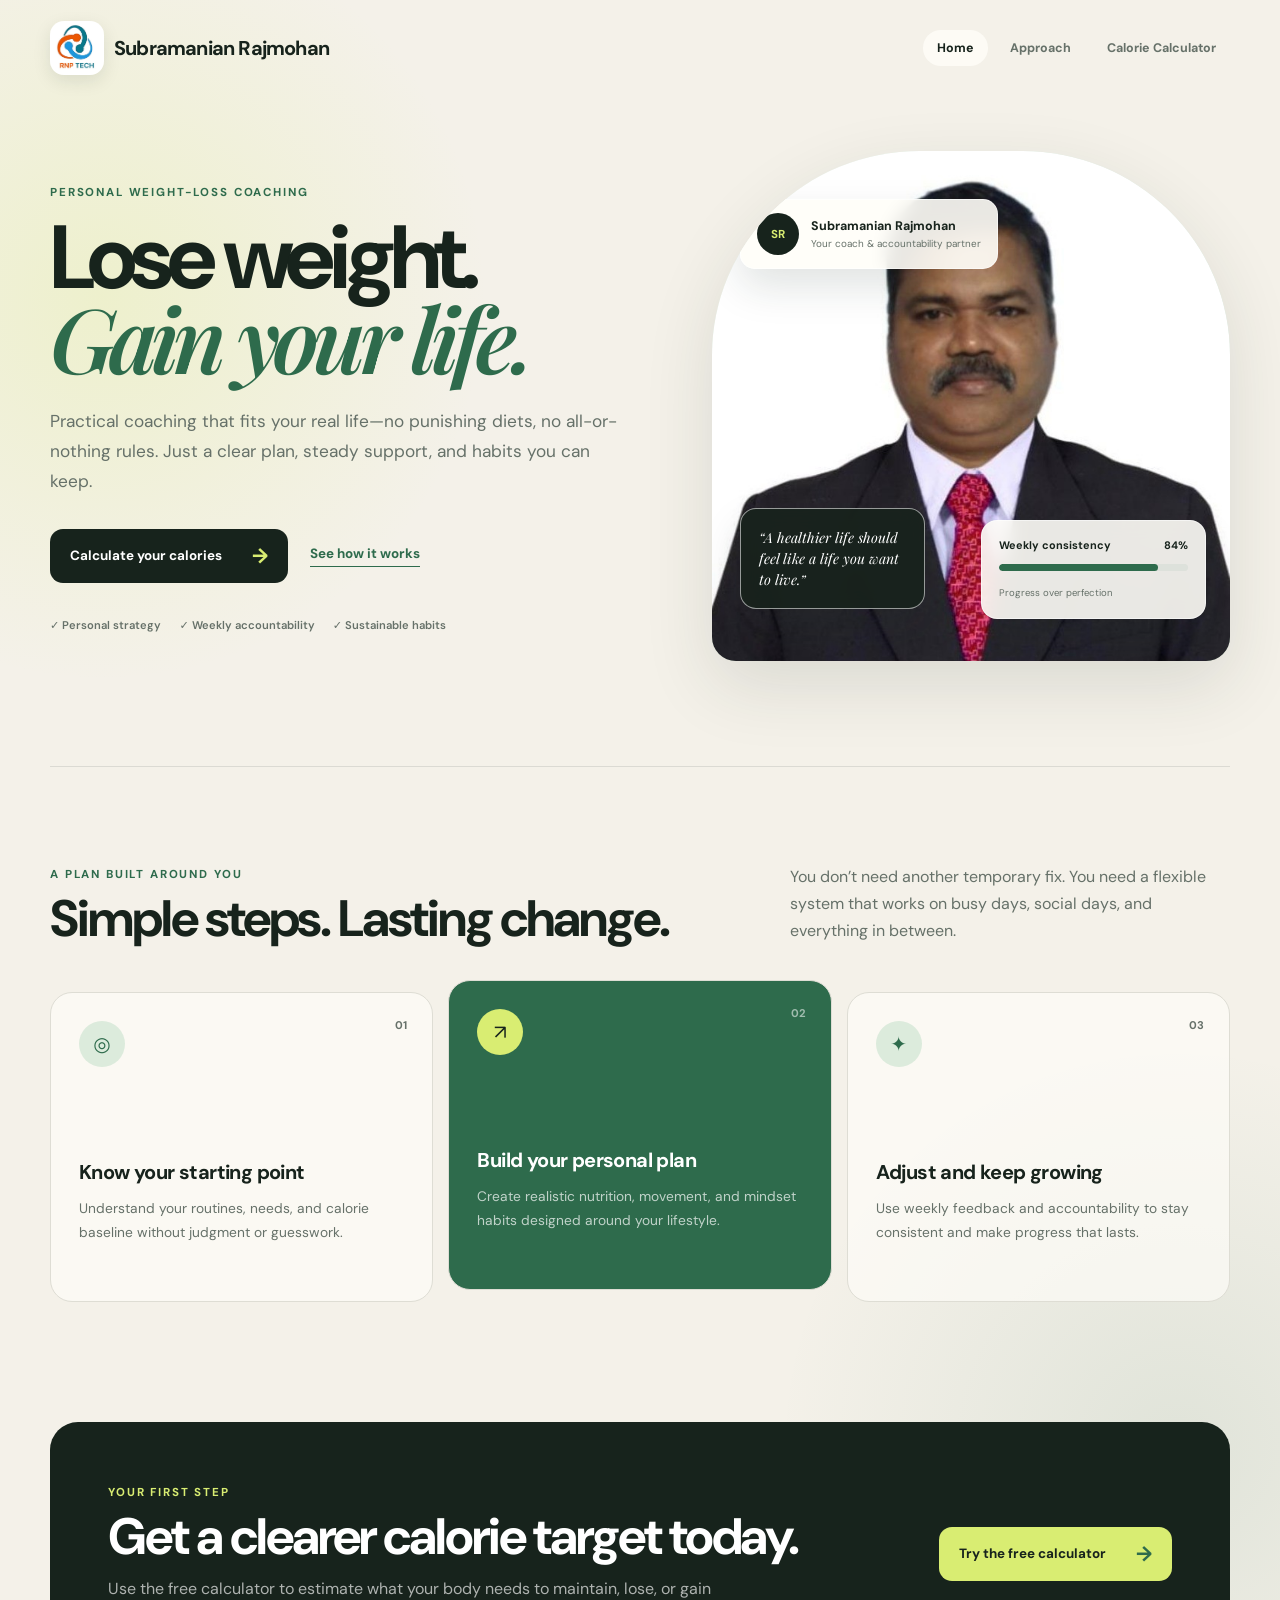
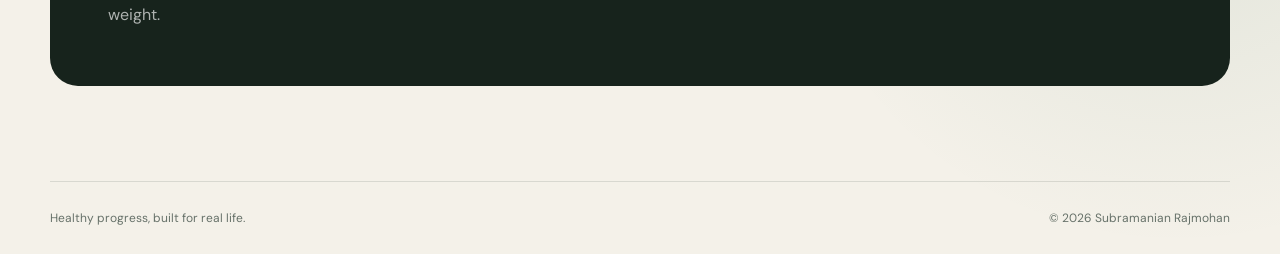
==== index.html @ 8384c8f4 "V 1.0 calorie" ====
<!DOCTYPE html>
<html lang="en">
<head>
  <meta charset="UTF-8">
  <meta name="viewport" content="width=device-width, initial-scale=1.0">
  <meta name="description" content="Sustainable weight-loss coaching with Subramanian Rajmohan. Build healthier habits and create results that last.">
  <title>Subramanian Rajmohan | Weight-Loss Coach</title>
  <link rel="stylesheet" href="styles.css">
</head>
<body>
  <div class="page-shell">
    <header class="site-header">
      <a class="brand" href="index.html" aria-label="Subramanian Rajmohan home">
        <img class="company-logo" src="assets/rnp-tech-logo.jpg" alt="RNP TECH logo">
        <span>Subramanian Rajmohan</span>
      </a>
      <nav class="main-nav" aria-label="Main navigation">
        <a class="active" href="index.html" aria-current="page">Home</a>
        <a href="#approach">Approach</a>
        <a href="calculator.html">Calorie Calculator</a>
      </nav>
    </header>

    <main>
      <section class="home-hero">
        <div class="hero-copy">
          <span class="eyebrow">PERSONAL WEIGHT-LOSS COACHING</span>
          <h1>Lose weight.<br><em>Gain your life.</em></h1>
          <p class="hero-lead">Practical coaching that fits your real life—no punishing diets, no all-or-nothing rules. Just a clear plan, steady support, and habits you can keep.</p>
          <div class="hero-actions">
            <a class="primary-link" href="calculator.html">Calculate your calories <span>→</span></a>
            <a class="secondary-link" href="#approach">See how it works</a>
          </div>
          <div class="trust-row" aria-label="Coaching benefits"><span>✓ Personal strategy</span><span>✓ Weekly accountability</span><span>✓ Sustainable habits</span></div>
        </div>

        <div class="hero-visual">
          <img class="coach-photo" src="assets/subramanian-rajmohan.jpeg" alt="Subramanian Rajmohan, weight-loss coach">
          <div class="visual-orbit orbit-one"></div><div class="visual-orbit orbit-two"></div>
          <div class="coach-card"><span class="coach-initials">SR</span><div><strong>Subramanian Rajmohan</strong><span>Your coach &amp; accountability partner</span></div></div>
          <div class="progress-card"><div class="progress-top"><span>Weekly consistency</span><strong>84%</strong></div><div class="progress-track"><span></span></div><small>Progress over perfection</small></div>
          <div class="hero-quote">“A healthier life should feel like a life you want to live.”</div>
        </div>
      </section>

      <section id="approach" class="approach-section">
        <div class="section-heading">
          <div><span class="eyebrow">A PLAN BUILT AROUND YOU</span><h2>Simple steps. Lasting change.</h2></div>
          <p>You don’t need another temporary fix. You need a flexible system that works on busy days, social days, and everything in between.</p>
        </div>
        <div class="approach-grid">
          <article class="approach-card"><span class="card-number">01</span><span class="approach-icon" aria-hidden="true">◎</span><h3>Know your starting point</h3><p>Understand your routines, needs, and calorie baseline without judgment or guesswork.</p></article>
          <article class="approach-card featured-approach"><span class="card-number">02</span><span class="approach-icon" aria-hidden="true">↗</span><h3>Build your personal plan</h3><p>Create realistic nutrition, movement, and mindset habits designed around your lifestyle.</p></article>
          <article class="approach-card"><span class="card-number">03</span><span class="approach-icon" aria-hidden="true">✦</span><h3>Adjust and keep growing</h3><p>Use weekly feedback and accountability to stay consistent and make progress that lasts.</p></article>
        </div>
      </section>

      <section class="coach-cta">
        <div><span class="eyebrow">YOUR FIRST STEP</span><h2>Get a clearer calorie target today.</h2><p>Use the free calculator to estimate what your body needs to maintain, lose, or gain weight.</p></div>
        <a class="primary-link light" href="calculator.html">Try the free calculator <span>→</span></a>
      </section>
    </main>

    <footer><span>Healthy progress, built for real life.</span><span>© 2026 Subramanian Rajmohan</span></footer>
  </div>
</body>
</html>
---- styles.css ----
@import url('https://fonts.googleapis.com/css2?family=DM+Sans:wght@400;500;600;700&family=Playfair+Display:ital,wght@1,600&display=swap');

:root {
  --ink: #17231c;
  --muted: #667169;
  --paper: #f4f1e9;
  --card: #fffef9;
  --line: #deddd4;
  --green: #2e6b4c;
  --green-light: #dcebdc;
  --lime: #d9ed72;
  --orange: #f1a56b;
  --shadow: 0 24px 70px rgba(36, 52, 41, 0.12);
}

* { box-sizing: border-box; }

html { scroll-behavior: smooth; }

body {
  min-height: 100vh;
  margin: 0;
  color: var(--ink);
  background:
    radial-gradient(circle at 8% 16%, rgba(217, 237, 114, 0.24), transparent 24rem),
    radial-gradient(circle at 92% 78%, rgba(46, 107, 76, 0.1), transparent 25rem),
    var(--paper);
  font-family: "DM Sans", system-ui, sans-serif;
}

button, input, select { font: inherit; }

.page-shell {
  width: min(1180px, calc(100% - 40px));
  margin: 0 auto;
}

.brand {
  display: flex;
  align-items: center;
  gap: 10px;
  height: 96px;
  font-size: 1.25rem;
  font-weight: 700;
  letter-spacing: -0.04em;
}

.brand-mark {
  display: grid;
  width: 34px;
  height: 34px;
  place-items: center;
  border-radius: 50%;
  background: var(--ink);
}

.brand-mark svg { width: 19px; fill: var(--lime); }

.calculator-layout {
  display: grid;
  grid-template-columns: 0.8fr 1.2fr;
  gap: clamp(40px, 7vw, 100px);
  align-items: center;
  padding: 56px 0 92px;
}

.intro { max-width: 430px; }

.eyebrow, .step-label {
  color: var(--green);
  font-size: 0.72rem;
  font-weight: 700;
  letter-spacing: 0.16em;
}

h1 {
  margin: 18px 0 22px;
  font-size: clamp(3.7rem, 7vw, 6.3rem);
  line-height: 0.88;
  letter-spacing: -0.07em;
}

h1 em {
  color: var(--green);
  font-family: "Playfair Display", serif;
  font-weight: 600;
}

.intro > p {
  max-width: 390px;
  margin: 0;
  color: var(--muted);
  font-size: 1.08rem;
  line-height: 1.7;
}

.formula-note {
  display: flex;
  align-items: center;
  gap: 14px;
  margin-top: 38px;
}

.note-icon {
  display: grid;
  width: 42px;
  height: 42px;
  place-items: center;
  border: 1px solid rgba(46, 107, 76, 0.22);
  border-radius: 50%;
  color: var(--green);
}

.formula-note div { display: grid; gap: 3px; }
.formula-note strong { font-size: 0.85rem; }
.formula-note div span { color: var(--muted); font-size: 0.76rem; }

.calculator-card, .results {
  border: 1px solid rgba(23, 35, 28, 0.08);
  border-radius: 28px;
  background: rgba(255, 254, 249, 0.9);
  box-shadow: var(--shadow);
  backdrop-filter: blur(12px);
}

.calculator-card { padding: clamp(26px, 4vw, 46px); }

.card-heading, .results-heading {
  display: flex;
  justify-content: space-between;
  gap: 20px;
  align-items: flex-start;
}

h2 {
  margin: 7px 0 0;
  font-size: clamp(1.5rem, 3vw, 2rem);
  letter-spacing: -0.04em;
}

.privacy-badge {
  padding: 7px 10px;
  border-radius: 20px;
  background: var(--green-light);
  color: var(--green);
  font-size: 0.68rem;
  font-weight: 700;
  white-space: nowrap;
}

fieldset {
  min-width: 0;
  margin: 32px 0 25px;
  padding: 0;
  border: 0;
}

legend, .field > span:first-child {
  margin-bottom: 10px;
  color: #424d46;
  font-size: 0.78rem;
  font-weight: 700;
}

.gender-toggle {
  display: grid;
  grid-template-columns: 1fr 1fr;
  gap: 6px;
  padding: 5px;
  border: 1px solid var(--line);
  border-radius: 13px;
  background: #f0efe9;
}

.gender-toggle input { position: absolute; opacity: 0; pointer-events: none; }

.gender-toggle span {
  display: grid;
  min-height: 44px;
  place-items: center;
  border-radius: 9px;
  color: var(--muted);
  cursor: pointer;
  font-size: 0.88rem;
  font-weight: 600;
  transition: 180ms ease;
}

.gender-toggle input:checked + span {
  color: var(--ink);
  background: var(--card);
  box-shadow: 0 3px 12px rgba(30, 45, 35, 0.08);
}

.gender-toggle input:focus-visible + span { outline: 2px solid var(--green); }

.form-grid {
  display: grid;
  grid-template-columns: 1fr 1fr;
  gap: 21px 18px;
}

.field { display: grid; }

.input-wrap, .select-wrap { position: relative; display: block; }

input, select {
  width: 100%;
  height: 52px;
  border: 1px solid var(--line);
  border-radius: 12px;
  outline: none;
  background: transparent;
  color: var(--ink);
  transition: border-color 160ms ease, box-shadow 160ms ease;
}

input { padding: 0 62px 0 15px; }
select {
  appearance: none;
  padding: 0 38px 0 15px;
  cursor: pointer;
}

.input-wrap small {
  position: absolute;
  top: 50%;
  right: 15px;
  color: #8b938e;
  transform: translateY(-50%);
  pointer-events: none;
}

.select-wrap::after {
  position: absolute;
  top: 20px;
  right: 16px;
  width: 7px;
  height: 7px;
  border-right: 1.5px solid var(--ink);
  border-bottom: 1.5px solid var(--ink);
  content: "";
  transform: rotate(45deg);
  pointer-events: none;
}

input:focus, select:focus {
  border-color: var(--green);
  box-shadow: 0 0 0 3px rgba(46, 107, 76, 0.11);
}

input.invalid { border-color: #b75343; }

.form-error {
  min-height: 20px;
  margin: 15px 0 5px;
  color: #a33d31;
  font-size: 0.8rem;
}

.calculate-button {
  display: flex;
  width: 100%;
  height: 56px;
  align-items: center;
  justify-content: space-between;
  padding: 0 22px;
  border: 0;
  border-radius: 13px;
  color: white;
  background: var(--ink);
  cursor: pointer;
  font-weight: 700;
  transition: transform 160ms ease, background 160ms ease;
}

.calculate-button span { color: var(--lime); font-size: 1.5rem; }
.calculate-button:hover { background: var(--green); transform: translateY(-2px); }
.calculate-button:active { transform: translateY(0); }

.results {
  grid-column: 1 / -1;
  padding: clamp(26px, 4vw, 46px);
  animation: reveal 420ms ease both;
}

.results[hidden] { display: none; }

@keyframes reveal {
  from { opacity: 0; transform: translateY(18px); }
  to { opacity: 1; transform: translateY(0); }
}

.text-button {
  padding: 0 0 4px;
  border: 0;
  border-bottom: 1px solid var(--green);
  color: var(--green);
  background: transparent;
  cursor: pointer;
  font-weight: 700;
}

.result-grid {
  display: grid;
  grid-template-columns: repeat(3, 1fr);
  gap: 14px;
  margin-top: 30px;
}

.result-card {
  position: relative;
  display: flex;
  min-height: 220px;
  flex-direction: column;
  justify-content: flex-end;
  padding: 24px;
  overflow: hidden;
  border: 1px solid var(--line);
  border-radius: 20px;
  background: #f5f3ec;
}

.result-card::after {
  position: absolute;
  top: -50px;
  right: -45px;
  width: 130px;
  height: 130px;
  border-radius: 50%;
  background: rgba(255,255,255,.35);
  content: "";
}

.result-card.loss { background: #e6eee7; }
.result-card.gain { background: #f5e6d9; }
.result-card.featured { color: white; background: var(--green); }

.result-icon {
  position: absolute;
  top: 22px;
  left: 24px;
  font-size: 1.5rem;
}

.recommended {
  position: absolute;
  top: 20px;
  right: 20px;
  padding: 6px 9px;
  border-radius: 20px;
  color: var(--ink);
  background: var(--lime);
  font-size: 0.62rem;
  font-weight: 700;
}

.result-card p { margin: 0 0 4px; font-size: 0.85rem; font-weight: 700; }
.result-card strong { font-size: clamp(2rem, 4vw, 2.8rem); letter-spacing: -0.06em; }
.result-card strong small { font-size: 0.75rem; font-weight: 500; letter-spacing: 0; }
.result-detail { margin-top: 6px; color: var(--muted); font-size: 0.7rem; }
.featured .result-detail { color: rgba(255,255,255,.68); }

.disclaimer {
  margin: 22px 0 0;
  color: var(--muted);
  font-size: 0.74rem;
  line-height: 1.6;
  text-align: center;
}

footer {
  display: flex;
  justify-content: space-between;
  padding: 28px 0;
  border-top: 1px solid rgba(23, 35, 28, 0.12);
  color: var(--muted);
  font-size: 0.75rem;
}

@media (max-width: 820px) {
  .calculator-layout { grid-template-columns: 1fr; padding-top: 25px; }
  .intro { max-width: 590px; }
  .intro h1 br { display: none; }
  .results { grid-column: auto; }
  .result-grid { grid-template-columns: 1fr; }
  .result-card { min-height: 190px; }
}

@media (max-width: 520px) {
  .page-shell { width: min(100% - 24px, 1180px); }
  .brand { height: 74px; }
  .calculator-layout { gap: 42px; padding-bottom: 60px; }
  h1 { font-size: 3.65rem; }
  .calculator-card, .results { border-radius: 22px; }
  .card-heading { display: block; }
  .privacy-badge { display: inline-block; margin-top: 12px; }
  .form-grid { grid-template-columns: 1fr; gap: 18px; }
  footer { gap: 15px; flex-direction: column; }
}

@media (prefers-reduced-motion: reduce) {
  html { scroll-behavior: auto; }
  *, *::before, *::after { animation-duration: 0.01ms !important; transition-duration: 0.01ms !important; }
}

/* Shared navigation and coaching homepage */
.site-header { display: flex; min-height: 96px; align-items: center; justify-content: space-between; gap: 30px; }
.site-header .brand { height: auto; color: var(--ink); text-decoration: none; }
.company-logo { width: 54px; height: 54px; flex: 0 0 auto; border-radius: 14px; object-fit: cover; box-shadow: 0 6px 18px rgba(23,35,28,.1); }
.main-nav { display: flex; align-items: center; gap: 8px; }
.main-nav a { padding: 10px 14px; border-radius: 30px; color: var(--muted); font-size: .78rem; font-weight: 700; text-decoration: none; transition: 160ms ease; }
.main-nav a:hover, .main-nav a.active { color: var(--ink); background: rgba(255, 254, 249, .8); }

.home-hero { display: grid; min-height: 650px; grid-template-columns: 1.05fr .95fr; gap: clamp(45px, 7vw, 95px); align-items: center; padding: 55px 0 105px; }
.hero-copy { max-width: 650px; }
.hero-lead { max-width: 570px; margin: 0; color: var(--muted); font-size: 1.08rem; line-height: 1.75; }
.hero-actions { display: flex; gap: 22px; align-items: center; margin-top: 32px; }
.primary-link { display: inline-flex; min-height: 54px; align-items: center; justify-content: space-between; gap: 30px; padding: 0 20px; border-radius: 13px; color: white; background: var(--ink); font-size: .84rem; font-weight: 700; text-decoration: none; transition: 160ms ease; }
.primary-link span { color: var(--lime); font-size: 1.3rem; }
.primary-link:hover { background: var(--green); transform: translateY(-2px); }
.secondary-link { padding-bottom: 4px; border-bottom: 1px solid var(--green); color: var(--green); font-size: .84rem; font-weight: 700; text-decoration: none; }
.trust-row { display: flex; flex-wrap: wrap; gap: 18px; margin-top: 35px; color: var(--muted); font-size: .7rem; font-weight: 600; }

.hero-visual { position: relative; min-height: 510px; overflow: hidden; border-radius: 40% 40% 24px 24px; background: linear-gradient(145deg, #dce8d9, #a9c7af); box-shadow: var(--shadow); }
.hero-visual::before { position: absolute; inset: 18% 17% 0; border-radius: 45% 45% 0 0; background: linear-gradient(160deg, var(--green), #173f2c); content: ""; }
.coach-photo { position: absolute; inset: 0; z-index: 1; width: 100%; height: 100%; object-fit: cover; object-position: center top; }
.visual-orbit { position: absolute; border: 1px solid rgba(255,255,255,.55); border-radius: 50%; }
.orbit-one { inset: 8% -18% 7% 22%; }
.orbit-two { inset: 31% 4% -26% -28%; }
.coach-card, .progress-card, .hero-quote { position: absolute; z-index: 2; border: 1px solid rgba(255,255,255,.55); background: rgba(255,254,249,.9); box-shadow: 0 18px 40px rgba(25,50,35,.13); backdrop-filter: blur(9px); }
.coach-card { top: 48px; left: 28px; display: flex; align-items: center; gap: 12px; padding: 13px 16px; border-radius: 15px; }
.coach-initials { display: grid; width: 42px; height: 42px; place-items: center; border-radius: 50%; color: var(--lime); background: var(--ink); font-size: .72rem; font-weight: 700; }
.coach-card div { display: grid; gap: 3px; }
.coach-card strong { font-size: .78rem; }
.coach-card div span { color: var(--muted); font-size: .62rem; }
.progress-card { right: 24px; bottom: 42px; width: 225px; padding: 17px; border-radius: 16px; }
.progress-top { display: flex; justify-content: space-between; font-size: .68rem; font-weight: 700; }
.progress-track { height: 7px; margin: 12px 0 9px; overflow: hidden; border-radius: 10px; background: #dde1db; }
.progress-track span { display: block; width: 84%; height: 100%; border-radius: inherit; background: var(--green); }
.progress-card small { color: var(--muted); font-size: .6rem; }
.hero-quote { bottom: 52px; left: 28px; width: 185px; padding: 18px; border-radius: 16px; color: white; background: rgba(23,35,28,.88); font-family: "Playfair Display", serif; font-size: .88rem; font-style: italic; line-height: 1.5; }

.approach-section { padding: 95px 0; border-top: 1px solid rgba(23,35,28,.11); }
.section-heading { display: flex; justify-content: space-between; gap: 60px; align-items: end; }
.section-heading h2, .coach-cta h2 { margin: 10px 0 0; font-size: clamp(2.2rem, 4vw, 3.8rem); line-height: 1; }
.section-heading > p { max-width: 440px; margin: 0; color: var(--muted); line-height: 1.7; }
.approach-grid { display: grid; grid-template-columns: repeat(3, 1fr); gap: 15px; margin-top: 48px; }
.approach-card { position: relative; min-height: 310px; padding: 28px; border: 1px solid var(--line); border-radius: 22px; background: rgba(255,254,249,.65); }
.approach-card.featured-approach { color: white; background: var(--green); transform: translateY(-12px); }
.card-number { position: absolute; top: 25px; right: 25px; color: var(--muted); font-size: .7rem; font-weight: 700; }
.featured-approach .card-number { color: rgba(255,255,255,.55); }
.approach-icon { display: grid; width: 46px; height: 46px; place-items: center; border-radius: 50%; color: var(--green); background: var(--green-light); font-size: 1.25rem; }
.featured-approach .approach-icon { color: var(--ink); background: var(--lime); }
.approach-card h3 { margin: 92px 0 12px; font-size: 1.25rem; letter-spacing: -.03em; }
.approach-card p { margin: 0; color: var(--muted); font-size: .86rem; line-height: 1.7; }
.featured-approach p { color: rgba(255,255,255,.7); }

.coach-cta { display: flex; align-items: center; justify-content: space-between; gap: 50px; margin: 25px 0 95px; padding: clamp(30px, 5vw, 58px); border-radius: 28px; color: white; background: var(--ink); }
.coach-cta .eyebrow { color: var(--lime); }
.coach-cta h2 { margin-bottom: 14px; }
.coach-cta p { max-width: 650px; margin: 0; color: rgba(255,255,255,.65); line-height: 1.6; }
.primary-link.light { flex-shrink: 0; color: var(--ink); background: var(--lime); }
.primary-link.light span { color: var(--green); }

@media (max-width: 820px) {
  .site-header { padding: 20px 0; align-items: flex-start; flex-direction: column; }
  .main-nav { width: 100%; overflow-x: auto; }
  .main-nav a { white-space: nowrap; }
  .home-hero { grid-template-columns: 1fr; padding-top: 45px; }
  .hero-visual { min-height: 470px; }
  .section-heading, .coach-cta { align-items: flex-start; flex-direction: column; }
  .approach-grid { grid-template-columns: 1fr; }
  .approach-card.featured-approach { transform: none; }
}

@media (max-width: 520px) {
  .site-header .brand { height: auto; font-size: 1.05rem; }
  .main-nav { gap: 2px; }
  .main-nav a { padding: 9px 10px; font-size: .7rem; }
  .home-hero { padding-bottom: 70px; }
  .hero-actions { align-items: flex-start; flex-direction: column; }
  .hero-visual { min-height: 430px; border-radius: 90px 90px 22px 22px; }
  .coach-card { top: 24px; left: 16px; }
  .hero-quote { left: 15px; bottom: 24px; width: 150px; padding: 14px; font-size: .75rem; }
  .progress-card { right: 15px; bottom: 24px; width: 170px; }
  .approach-section { padding: 70px 0; }
  .coach-cta { margin-bottom: 65px; }
}
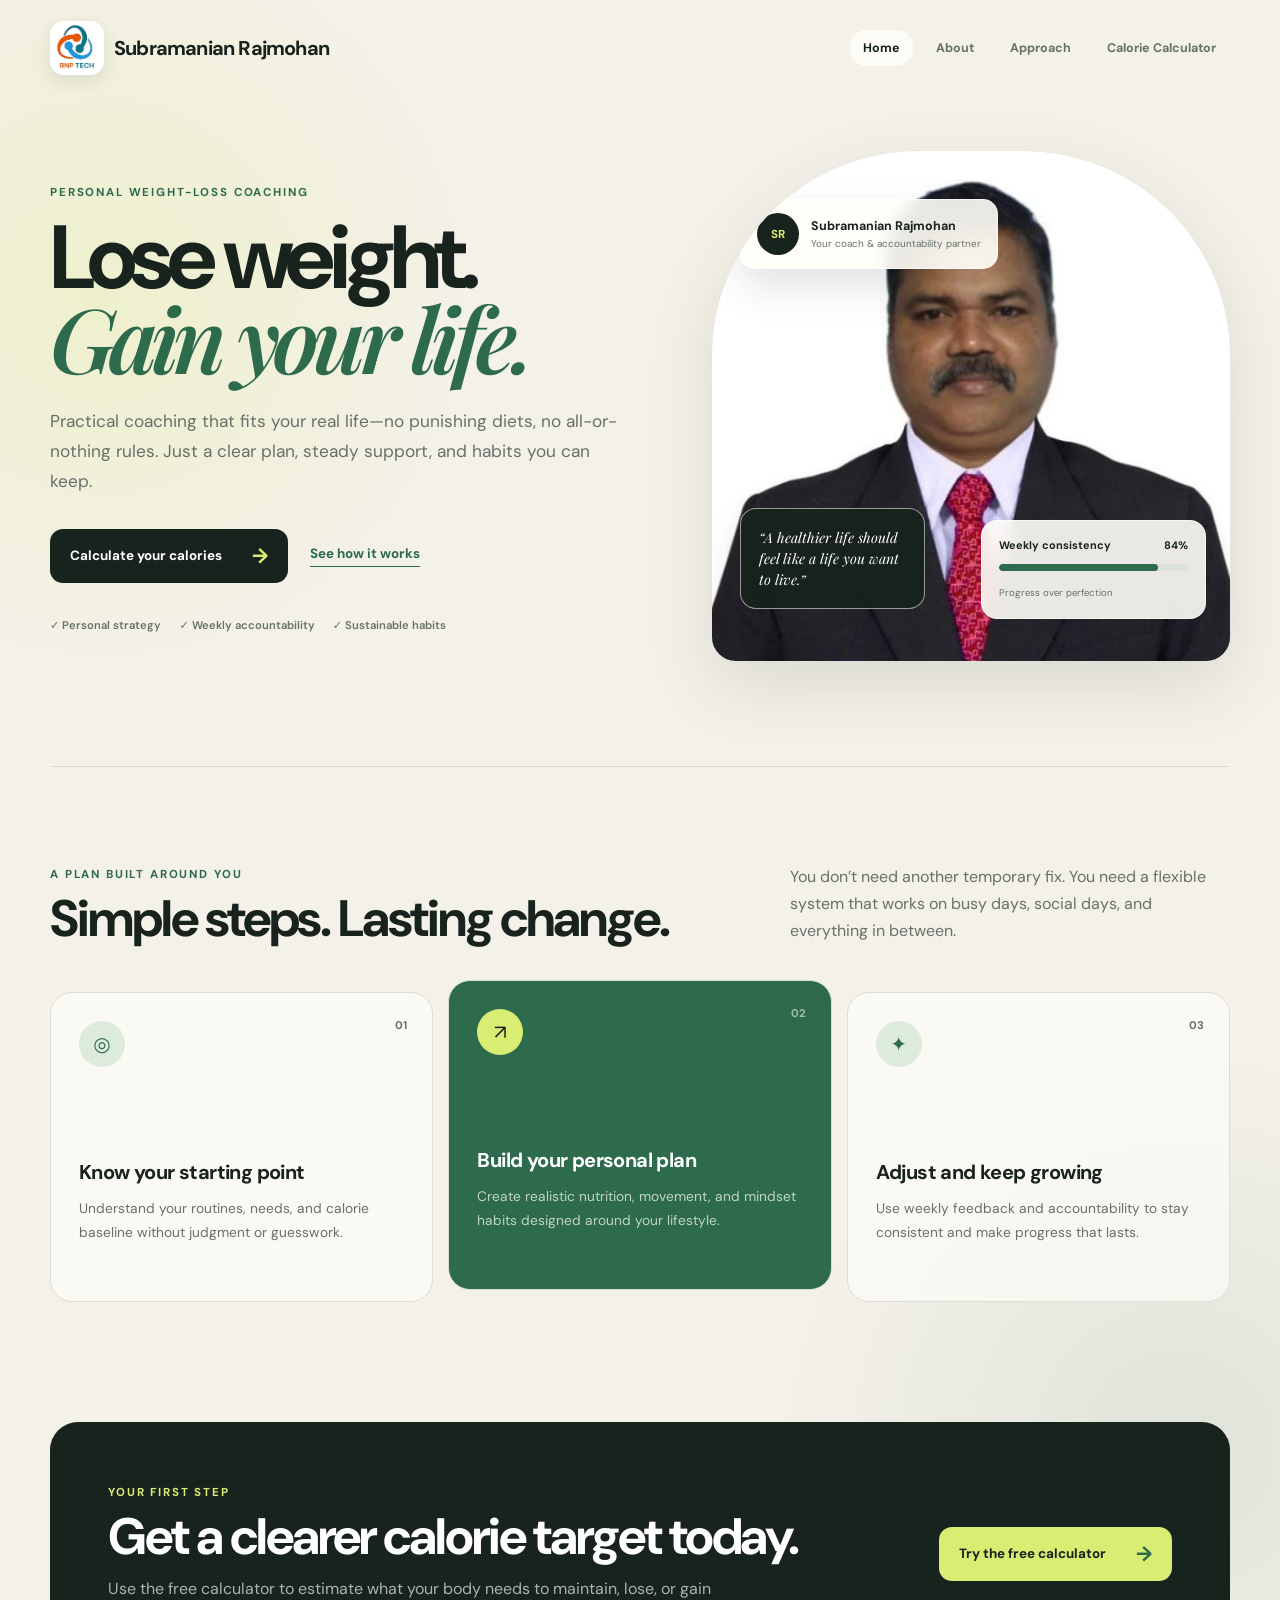
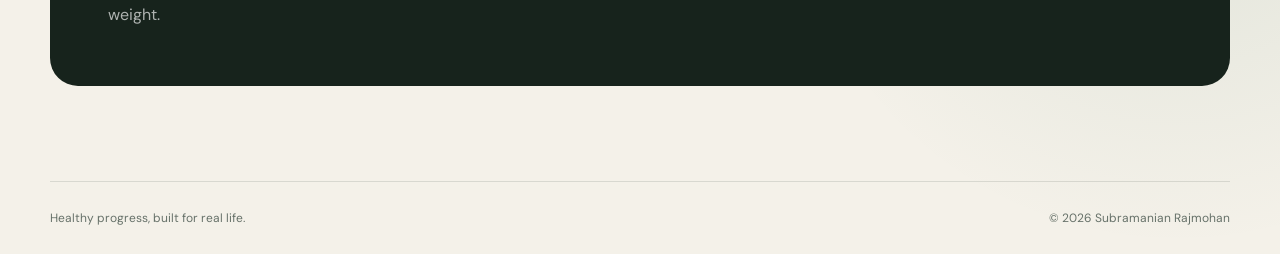
==== commit 4ddd3ec5: "about page added" ====
--- a/index.html
+++ b/index.html
@@ -16,6 +16,7 @@
       </a>
       <nav class="main-nav" aria-label="Main navigation">
         <a class="active" href="index.html" aria-current="page">Home</a>
+        <a href="about.html">About</a>
         <a href="#approach">Approach</a>
         <a href="calculator.html">Calorie Calculator</a>
       </nav>
--- a/styles.css
+++ b/styles.css
@@ -487,3 +487,34 @@
   .approach-section { padding: 70px 0; }
   .coach-cta { margin-bottom: 65px; }
 }
+
+/* About page */
+.about-page { padding-top: 55px; }
+.about-hero { display: grid; grid-template-columns: .85fr 1.15fr; gap: clamp(45px, 8vw, 110px); align-items: center; padding: 30px 0 110px; }
+.about-portrait-wrap { position: relative; min-height: 570px; overflow: hidden; border-radius: 180px 180px 24px 24px; background: var(--green-light); box-shadow: var(--shadow); }
+.about-portrait { position: absolute; inset: 0; width: 100%; height: 100%; object-fit: cover; object-position: center top; }
+.about-photo-label { position: absolute; right: 22px; bottom: 22px; padding: 10px 15px; border-radius: 30px; color: var(--ink); background: rgba(255,254,249,.88); font-size: .7rem; font-weight: 700; backdrop-filter: blur(8px); }
+.about-copy { max-width: 580px; }
+.about-copy h1 { font-size: clamp(3.6rem, 7vw, 6rem); }
+.about-lead { margin: 0 0 20px; font-size: 1.15rem; line-height: 1.7; }
+.about-copy > p:not(.about-lead) { margin: 0 0 30px; color: var(--muted); line-height: 1.8; }
+.about-values { padding: 95px 0; border-top: 1px solid var(--line); }
+.value-grid { display: grid; grid-template-columns: repeat(4, 1fr); gap: 14px; margin-top: 45px; }
+.value-grid article { min-height: 240px; padding: 25px; border: 1px solid var(--line); border-radius: 20px; background: rgba(255,254,249,.64); }
+.value-grid article > span { font-size: .68rem; font-weight: 700; }
+.value-grid h3 { margin: 72px 0 10px; font-size: 1.08rem; }
+.value-grid p { margin: 0; color: var(--muted); font-size: .78rem; line-height: 1.7; }
+
+@media (max-width: 820px) {
+  .about-hero { grid-template-columns: 1fr; }
+  .about-portrait-wrap { min-height: 520px; }
+  .value-grid { grid-template-columns: 1fr 1fr; }
+}
+
+@media (max-width: 520px) {
+  .about-page { padding-top: 25px; }
+  .about-hero { padding-bottom: 70px; }
+  .about-portrait-wrap { min-height: 430px; border-radius: 100px 100px 22px 22px; }
+  .value-grid { grid-template-columns: 1fr; }
+  .about-values { padding: 70px 0; }
+}
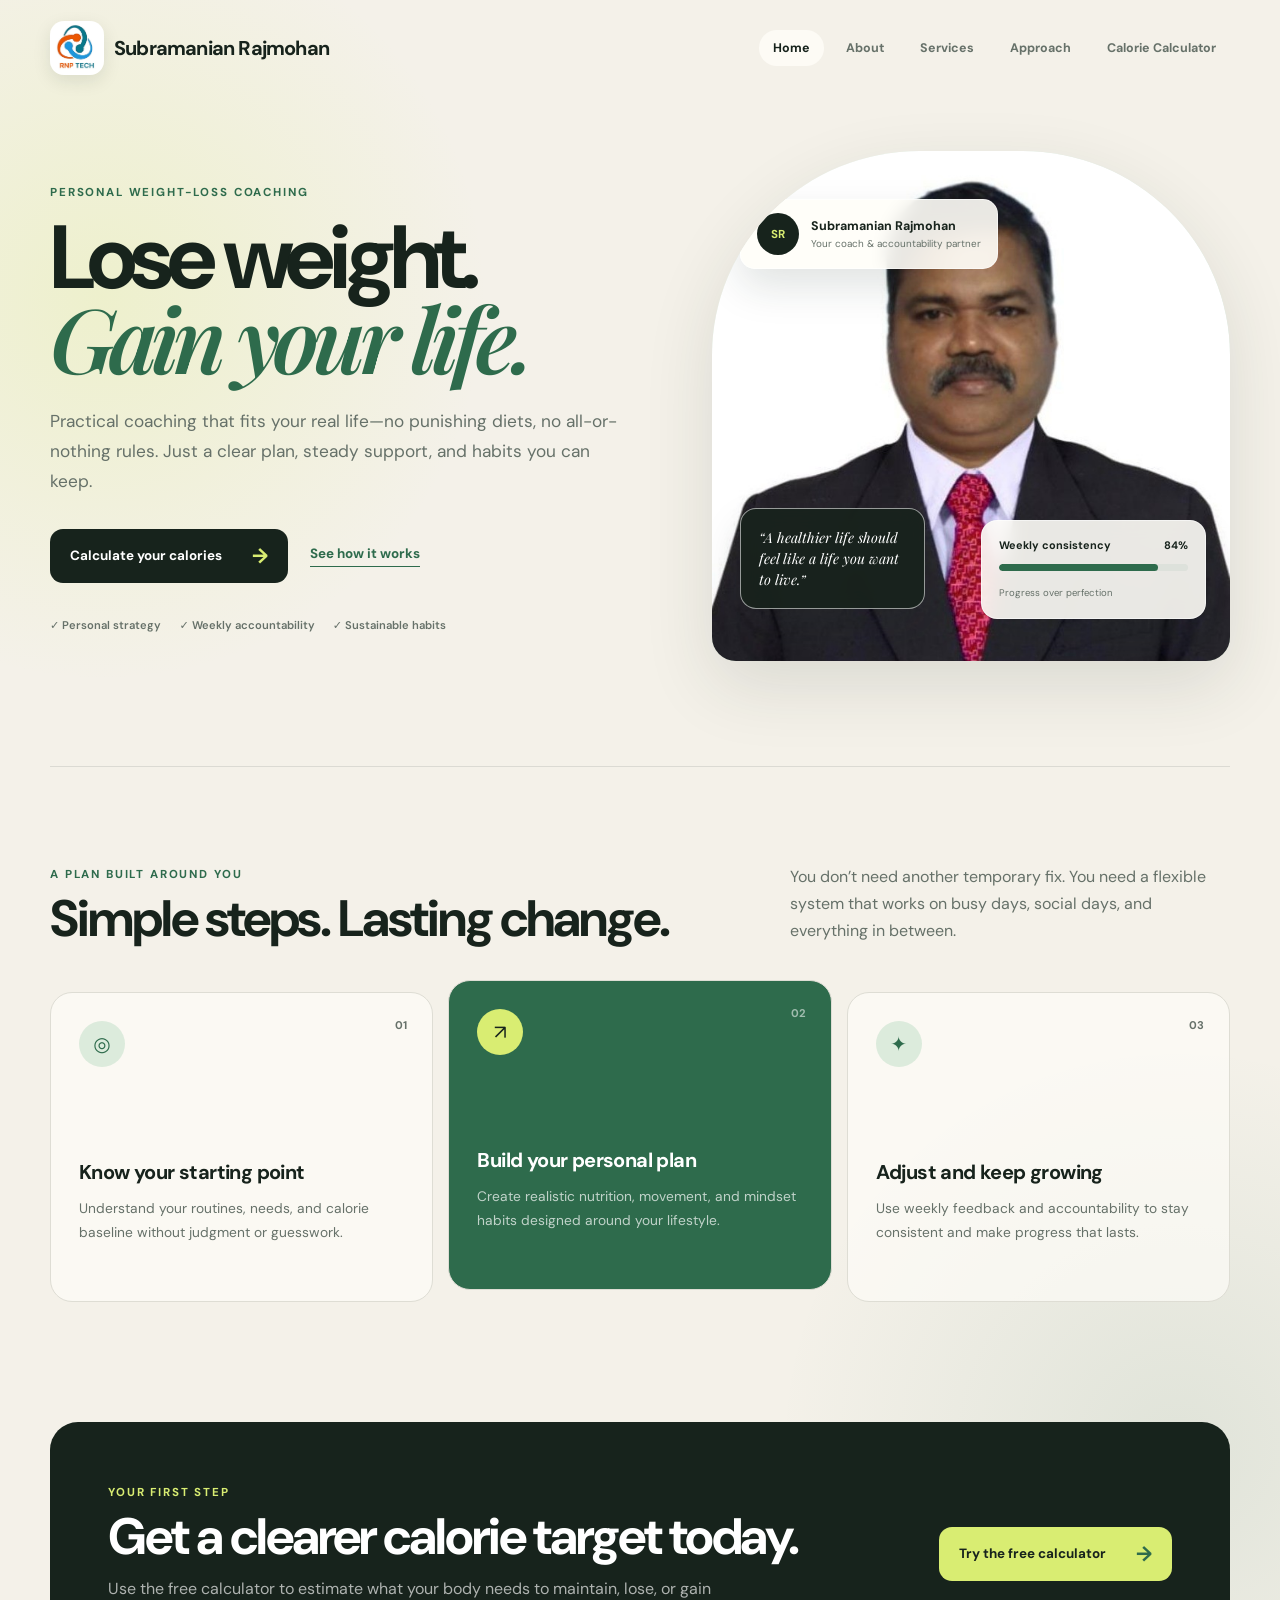
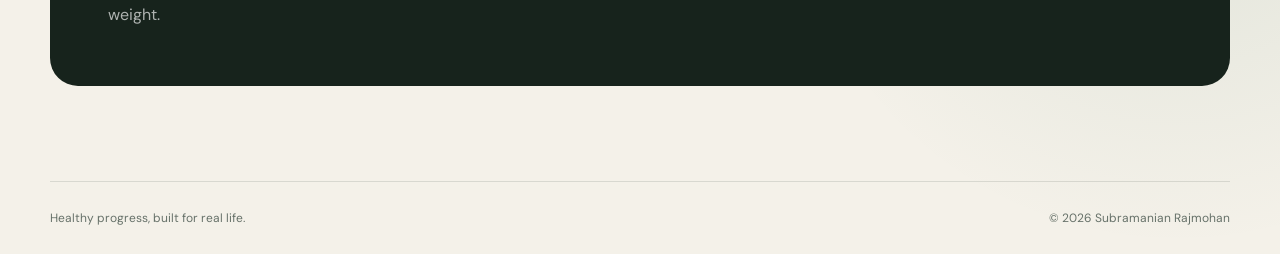
==== commit e8d00577: "service added" ====
--- a/index.html
+++ b/index.html
@@ -17,6 +17,7 @@
       <nav class="main-nav" aria-label="Main navigation">
         <a class="active" href="index.html" aria-current="page">Home</a>
         <a href="about.html">About</a>
+        <a href="services.html">Services</a>
         <a href="#approach">Approach</a>
         <a href="calculator.html">Calorie Calculator</a>
       </nav>
--- a/styles.css
+++ b/styles.css
@@ -518,3 +518,44 @@
   .value-grid { grid-template-columns: 1fr; }
   .about-values { padding: 70px 0; }
 }
+
+/* Services page */
+.services-page { padding-top: 45px; }
+.services-hero { max-width: 900px; padding: 55px 0 100px; }
+.services-hero h1 { margin-bottom: 25px; }
+.services-hero > p { max-width: 650px; margin: 0 0 30px; color: var(--muted); font-size: 1.08rem; line-height: 1.75; }
+.service-options { display: grid; grid-template-columns: repeat(3, 1fr); gap: 15px; padding: 15px 0 110px; }
+.service-card { min-height: 490px; padding: 30px; border: 1px solid var(--line); border-radius: 24px; background: rgba(255,254,249,.68); }
+.service-card.service-primary { background: var(--green); }
+.service-card-top { display: flex; align-items: center; justify-content: space-between; }
+.service-number { font-size: .7rem; font-weight: 700; }
+.service-symbol { display: grid; width: 46px; height: 46px; place-items: center; border-radius: 50%; background: var(--green-light); font-size: 1.15rem; }
+.service-card h2 { margin: 85px 0 15px; font-size: 1.65rem; }
+.service-card > p { min-height: 78px; margin: 0; color: var(--muted); font-size: .84rem; line-height: 1.7; }
+.service-card ul { display: grid; gap: 13px; margin: 30px 0 0; padding: 25px 0 0; border-top: 1px solid var(--line); list-style: none; }
+.service-card li { position: relative; padding-left: 19px; font-size: .75rem; }
+.service-card li::before { position: absolute; left: 0; content: "✓"; }
+.service-process { padding: 95px 0; border-top: 1px solid var(--line); }
+.process-line { display: grid; grid-template-columns: repeat(4, 1fr); margin-top: 55px; }
+.process-line > div { position: relative; display: grid; gap: 8px; padding: 0 26px 0 0; }
+.process-line > div:not(:last-child)::after { position: absolute; top: 18px; right: 16px; width: calc(100% - 65px); height: 1px; background: var(--line); content: ""; transform: translateX(100%); }
+.process-line span { display: grid; z-index: 1; width: 36px; height: 36px; place-items: center; border-radius: 50%; background: var(--green-light); font-size: .7rem; font-weight: 700; }
+.process-line strong { margin-top: 12px; font-size: .95rem; }
+.process-line small { max-width: 190px; color: var(--muted); font-size: .7rem; line-height: 1.6; }
+
+@media (max-width: 820px) {
+  .service-options { grid-template-columns: 1fr; }
+  .service-card { min-height: auto; }
+  .service-card h2 { margin-top: 55px; }
+  .service-card > p { min-height: 0; }
+  .process-line { grid-template-columns: 1fr 1fr; gap: 38px; }
+  .process-line > div::after { display: none; }
+}
+
+@media (max-width: 520px) {
+  .services-page { padding-top: 20px; }
+  .services-hero { padding-bottom: 65px; }
+  .service-options { padding-bottom: 75px; }
+  .service-process { padding: 70px 0; }
+  .process-line { grid-template-columns: 1fr; }
+}
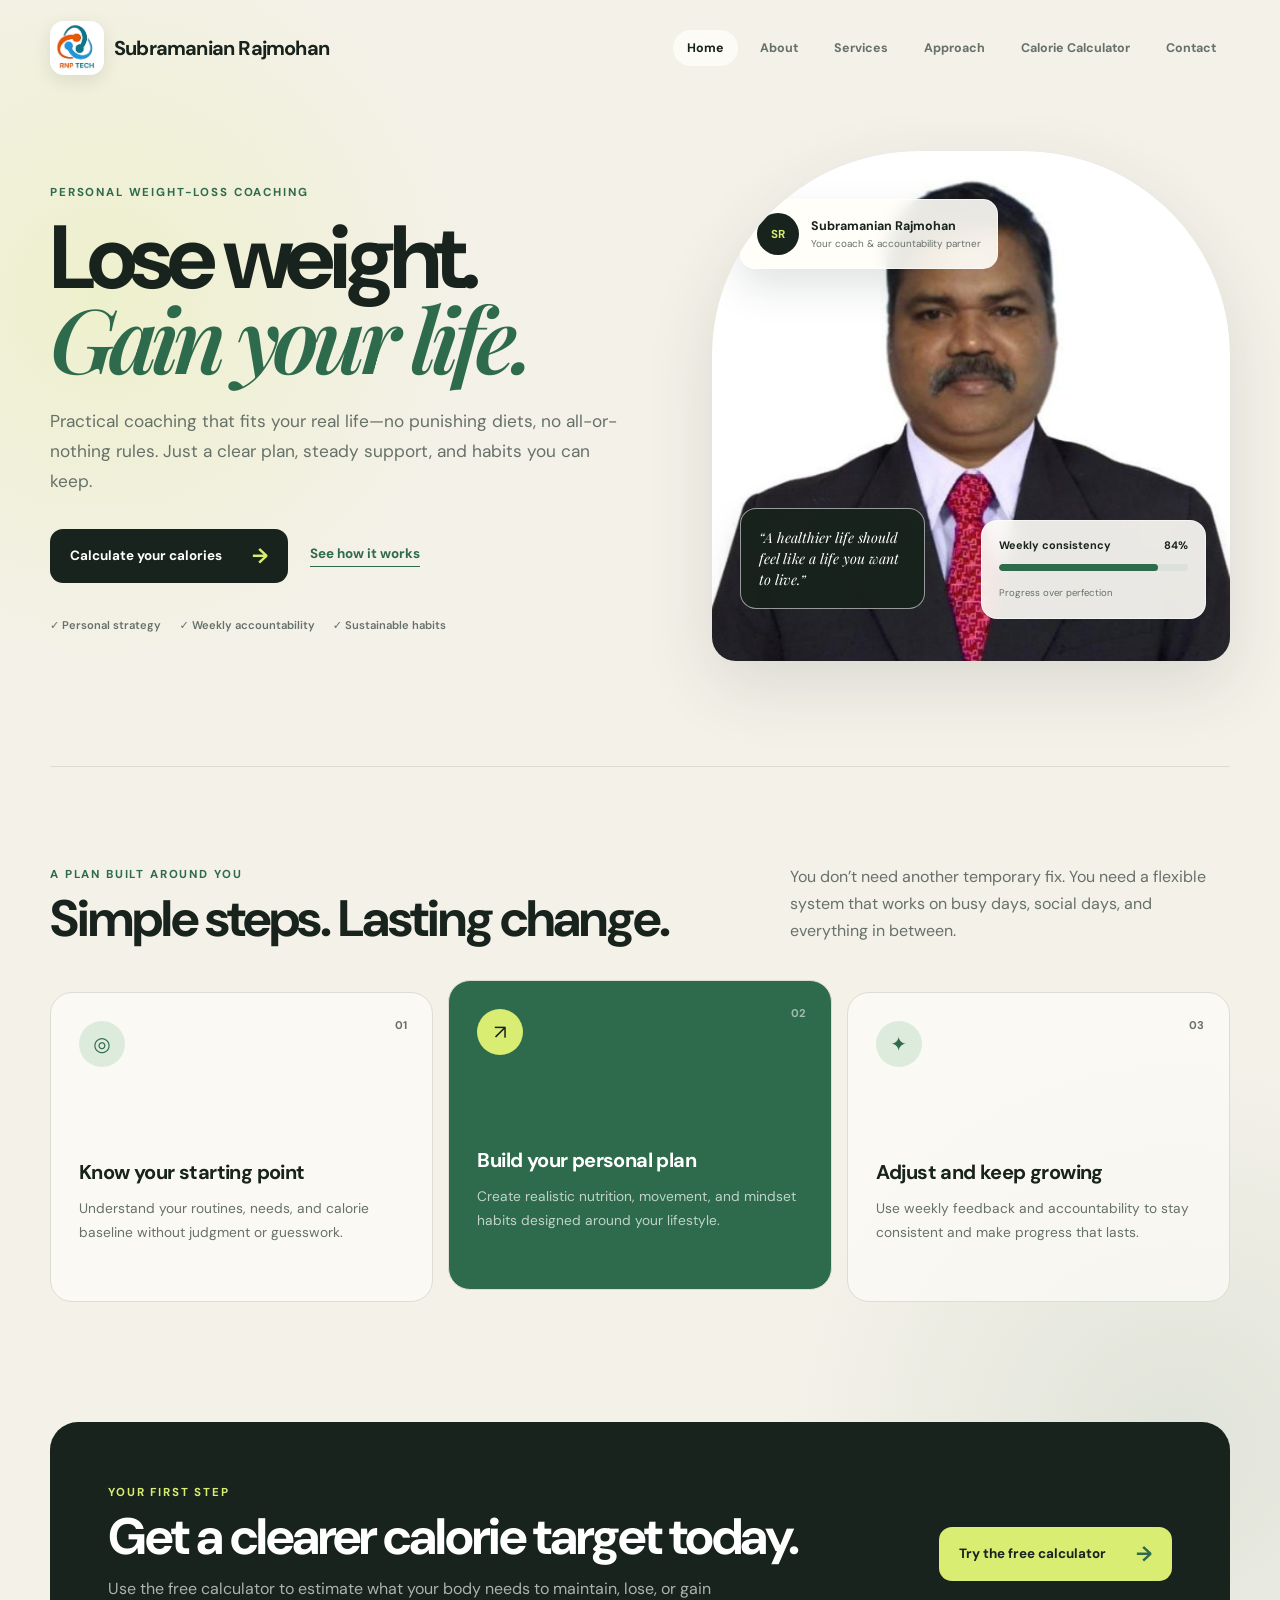
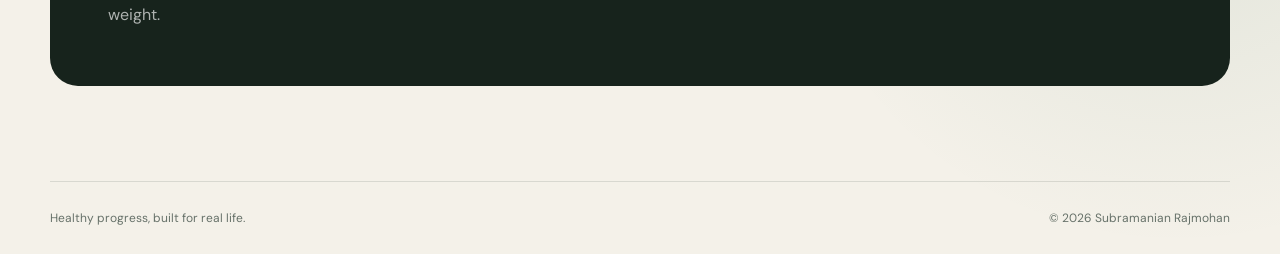
==== commit f2e5da0f: "contact us added" ====
--- a/index.html
+++ b/index.html
@@ -20,6 +20,7 @@
         <a href="services.html">Services</a>
         <a href="#approach">Approach</a>
         <a href="calculator.html">Calorie Calculator</a>
+        <a href="contact.html">Contact</a>
       </nav>
     </header>
 
--- a/styles.css
+++ b/styles.css
@@ -526,7 +526,11 @@
 .services-hero > p { max-width: 650px; margin: 0 0 30px; color: var(--muted); font-size: 1.08rem; line-height: 1.75; }
 .service-options { display: grid; grid-template-columns: repeat(3, 1fr); gap: 15px; padding: 15px 0 110px; }
 .service-card { min-height: 490px; padding: 30px; border: 1px solid var(--line); border-radius: 24px; background: rgba(255,254,249,.68); }
-.service-card.service-primary { background: var(--green); }
+.service-card.service-primary { color: #fffef9; border-color: var(--green); background: var(--green); }
+.service-card.service-primary > p { color: rgba(255,255,255,.78); }
+.service-card.service-primary ul { border-color: rgba(255,255,255,.3); }
+.service-card.service-primary li, .service-card.service-primary .service-number { color: #fffef9; }
+.service-card.service-primary .service-symbol { color: var(--ink); background: var(--lime); }
 .service-card-top { display: flex; align-items: center; justify-content: space-between; }
 .service-number { font-size: .7rem; font-weight: 700; }
 .service-symbol { display: grid; width: 46px; height: 46px; place-items: center; border-radius: 50%; background: var(--green-light); font-size: 1.15rem; }
@@ -559,3 +563,42 @@
   .service-process { padding: 70px 0; }
   .process-line { grid-template-columns: 1fr; }
 }
+
+/* Contact page */
+.contact-page { padding-top: 55px; }
+.contact-hero { display: grid; grid-template-columns: .9fr 1.1fr; gap: clamp(45px, 8vw, 110px); align-items: center; padding: 45px 0 105px; }
+.contact-intro { max-width: 520px; }
+.contact-intro p { max-width: 490px; margin: 0; color: var(--muted); font-size: 1.05rem; line-height: 1.75; }
+.contact-panel { padding: clamp(25px, 4vw, 42px); border-radius: 26px; color: #fffef9; background: var(--green); box-shadow: var(--shadow); }
+.contact-panel-label { display: block; margin-bottom: 20px; color: var(--lime); font-size: .7rem; font-weight: 700; letter-spacing: .14em; }
+.contact-row { display: grid; grid-template-columns: 46px 1fr auto; gap: 15px; align-items: center; padding: 22px 0; border-top: 1px solid rgba(255,255,255,.22); color: #fffef9; text-decoration: none; }
+.contact-row:first-of-type { border-top: 0; }
+.contact-icon { display: grid; width: 42px; height: 42px; place-items: center; border-radius: 50%; color: var(--ink); background: var(--lime); font-size: 1rem; font-weight: 700; }
+.contact-row > span:nth-child(2) { display: grid; gap: 5px; min-width: 0; }
+.contact-row small { color: rgba(255,255,255,.6); font-size: .65rem; text-transform: uppercase; letter-spacing: .08em; }
+.contact-row strong { overflow-wrap: anywhere; font-size: .9rem; line-height: 1.5; }
+.contact-row b { color: var(--lime); font-size: 1.2rem; }
+.address-row { align-items: start; }
+.contact-details { display: grid; grid-template-columns: repeat(3, 1fr); gap: 15px; padding: 20px 0 100px; }
+.contact-detail-card { min-height: 285px; padding: 28px; border: 1px solid var(--line); border-radius: 22px; background: rgba(255,254,249,.7); }
+.contact-detail-card.featured-contact { color: #fffef9; border-color: var(--ink); background: var(--ink); }
+.contact-detail-card h2 { margin-top: 50px; font-size: 1.45rem; }
+.contact-detail-card p { min-height: 72px; margin: 14px 0 25px; color: var(--muted); font-size: .8rem; line-height: 1.7; }
+.contact-detail-card.featured-contact p { color: rgba(255,255,255,.68); }
+.contact-detail-card a { color: var(--green); font-size: .78rem; font-weight: 700; text-decoration: none; }
+.contact-detail-card.featured-contact a, .contact-detail-card.featured-contact .eyebrow { color: var(--lime); }
+
+@media (max-width: 820px) {
+  .contact-hero { grid-template-columns: 1fr; }
+  .contact-details { grid-template-columns: 1fr; }
+  .contact-detail-card { min-height: auto; }
+  .contact-detail-card p { min-height: auto; }
+}
+
+@media (max-width: 520px) {
+  .contact-page { padding-top: 20px; }
+  .contact-hero { padding: 35px 0 70px; }
+  .contact-row { grid-template-columns: 42px 1fr auto; gap: 11px; }
+  .contact-row strong { font-size: .78rem; }
+  .contact-details { padding-bottom: 70px; }
+}
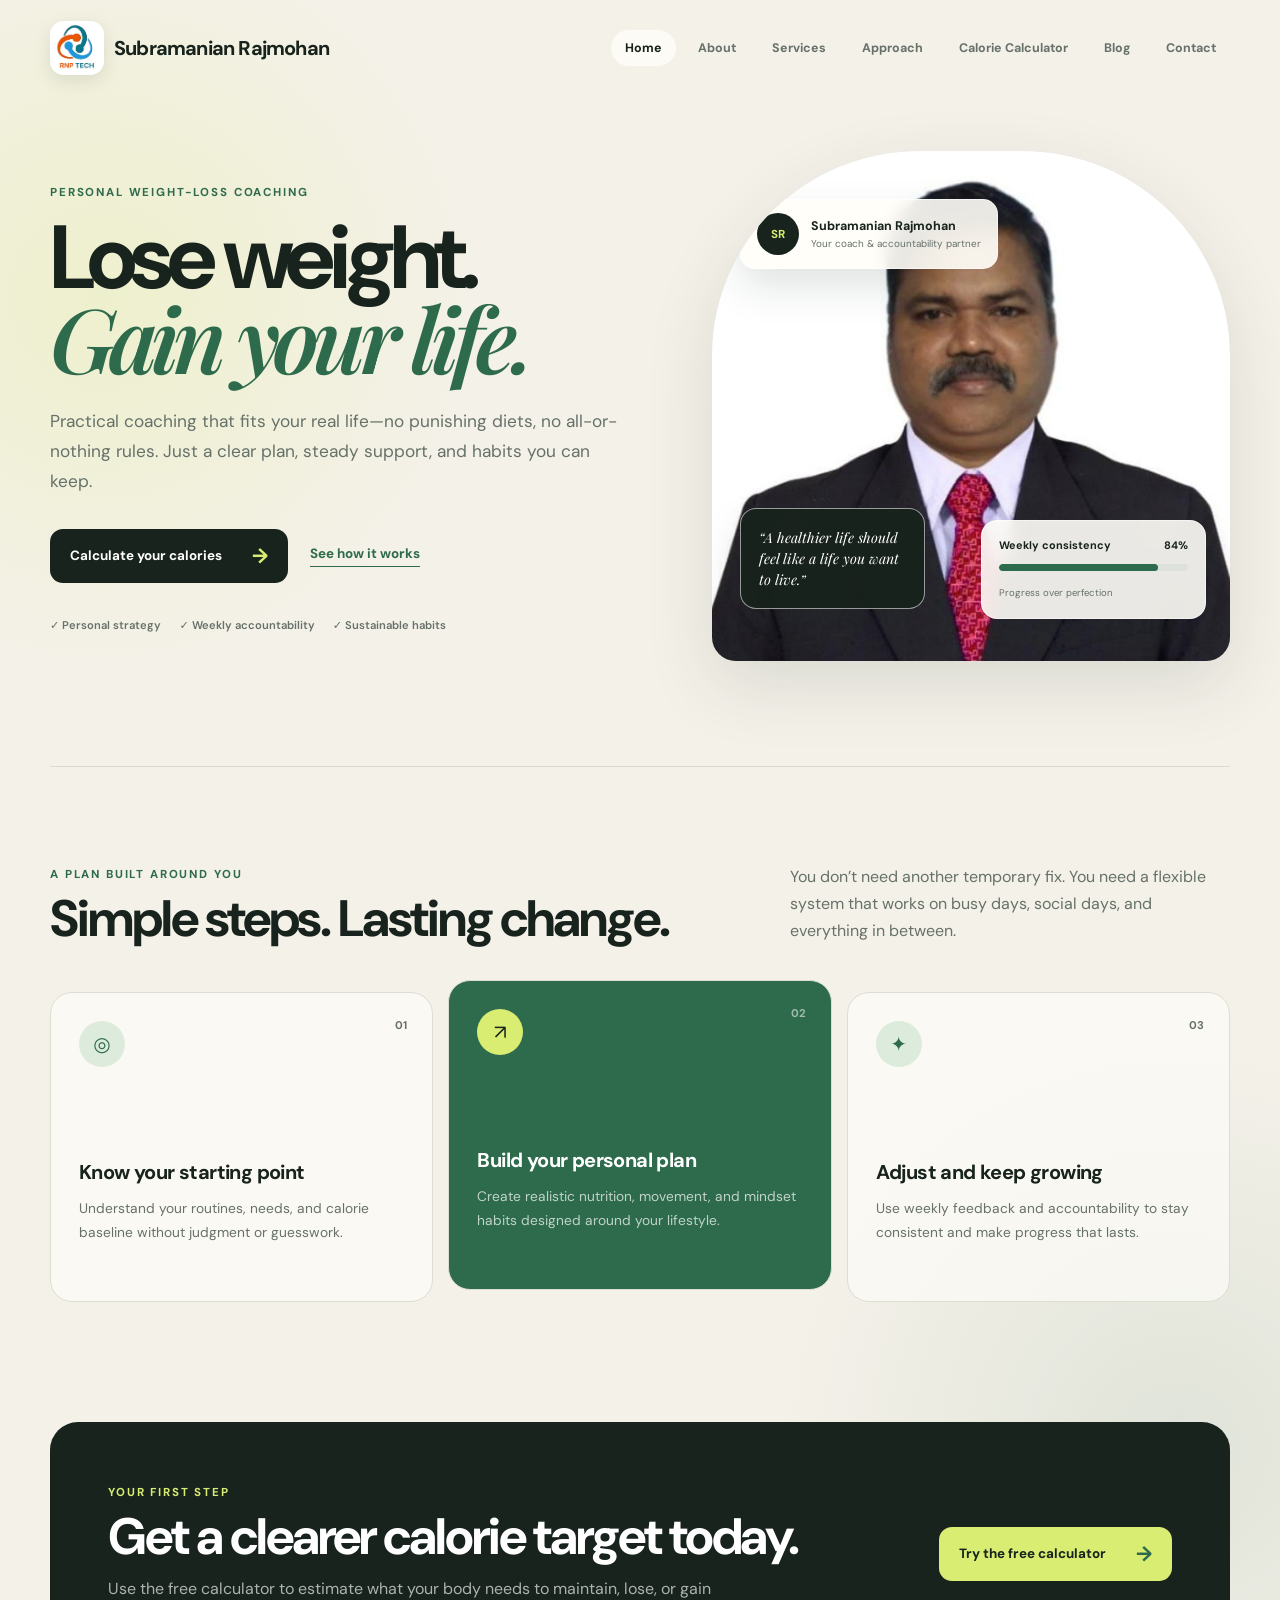
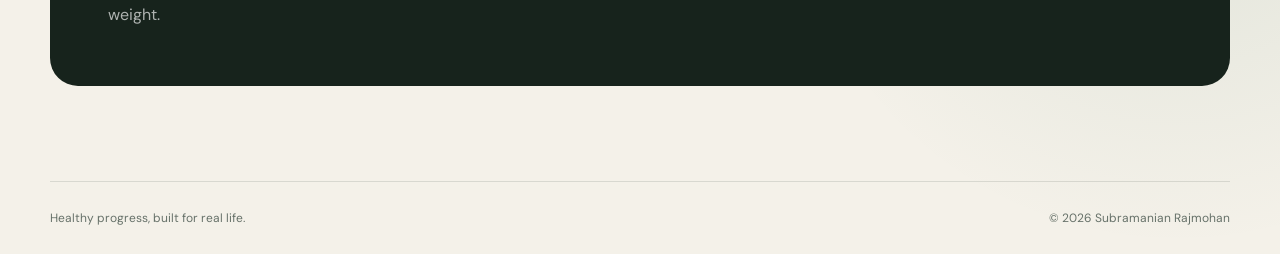
==== commit b63ba8fd: "blod added" ====
--- a/index.html
+++ b/index.html
@@ -20,6 +20,7 @@
         <a href="services.html">Services</a>
         <a href="#approach">Approach</a>
         <a href="calculator.html">Calorie Calculator</a>
+        <a href="blog.html">Blog</a>
         <a href="contact.html">Contact</a>
       </nav>
     </header>
--- a/styles.css
+++ b/styles.css
@@ -602,3 +602,88 @@
   .contact-row strong { font-size: .78rem; }
   .contact-details { padding-bottom: 70px; }
 }
+
+/* Blog and article pages */
+.blog-page { padding-top: 45px; }
+.blog-hero { max-width: 850px; padding: 55px 0 85px; }
+.blog-hero > p { max-width: 620px; margin: 0; color: var(--muted); font-size: 1.08rem; line-height: 1.75; }
+.featured-post { display: grid; grid-template-columns: .9fr 1.1fr; min-height: 430px; overflow: hidden; border: 1px solid var(--line); border-radius: 27px; background: rgba(255,254,249,.78); box-shadow: var(--shadow); }
+.post-art { position: relative; display: grid; overflow: hidden; place-items: center; }
+.art-calories { color: #fffef9; background: var(--green); }
+.art-calories::before, .art-calories::after { position: absolute; width: 290px; height: 290px; border: 1px solid rgba(255,255,255,.2); border-radius: 50%; content: ""; }
+.art-calories::before { transform: translate(-38%, -35%); }
+.art-calories::after { transform: translate(38%, 35%); }
+.art-calories span { z-index: 1; font-size: clamp(4rem, 8vw, 7.5rem); font-weight: 700; letter-spacing: -.09em; }
+.art-calories small { z-index: 1; margin-top: -105px; color: var(--lime); font-weight: 700; letter-spacing: .12em; }
+.featured-post-copy { display: flex; flex-direction: column; justify-content: center; padding: clamp(35px, 6vw, 68px); }
+.post-category { color: var(--green); font-size: .68rem; font-weight: 700; letter-spacing: .13em; }
+.featured-post h2 { margin: 16px 0; font-size: clamp(2rem, 4vw, 3.2rem); line-height: 1.03; }
+.featured-post p { margin: 0 0 28px; color: var(--muted); font-size: .88rem; line-height: 1.75; }
+.article-link { display: inline-flex; align-items: center; gap: 15px; align-self: flex-start; padding-bottom: 5px; border-bottom: 1px solid var(--green); color: var(--green); font-size: .78rem; font-weight: 700; text-decoration: none; }
+.article-link span { font-size: 1.1rem; }
+.post-section { padding: 110px 0 100px; }
+.post-grid { display: grid; grid-template-columns: 1fr 1fr; gap: 17px; margin-top: 48px; }
+.post-card { overflow: hidden; border: 1px solid var(--line); border-radius: 23px; background: rgba(255,254,249,.7); }
+.post-card .post-art { min-height: 280px; }
+.art-habits { align-content: center; gap: 25px; background: #e3ecdf; }
+.art-habits > span { color: var(--green); font-size: 4.8rem; font-weight: 700; letter-spacing: -.08em; }
+.art-habits > div { width: 62%; height: 11px; overflow: hidden; border-radius: 20px; background: rgba(46,107,76,.15); }
+.art-habits i { display: block; width: 84%; height: 100%; border-radius: inherit; background: var(--green); }
+.art-plate { background: #f2dfd0; }
+.plate-shape { position: relative; display: block; width: 190px; height: 190px; border: 20px solid #fffef9; border-radius: 50%; background: linear-gradient(90deg, var(--green) 50%, var(--orange) 50%); box-shadow: 0 16px 35px rgba(41,48,43,.12); }
+.plate-shape::after { position: absolute; inset: calc(50% - 2px) 0 auto; height: 4px; background: #fffef9; content: ""; transform: rotate(90deg); }
+.plate-shape i { position: absolute; top: 50%; right: 0; bottom: 0; left: 50%; z-index: 1; border-top: 4px solid #fffef9; background: var(--lime); }
+.post-card-body { padding: 30px; }
+.post-card h3 { margin: 14px 0 12px; font-size: 1.48rem; letter-spacing: -.04em; }
+.post-card p { margin: 0 0 24px; color: var(--muted); font-size: .82rem; line-height: 1.7; }
+.compact-feature { display: flex; grid-column: 1 / -1; align-items: center; justify-content: space-between; gap: 30px; padding: 35px; color: #fffef9; background: var(--ink); }
+.compact-feature h3 { margin-bottom: 8px; }
+.compact-feature p { margin: 0; color: rgba(255,255,255,.65); }
+.compact-feature .post-category { color: var(--lime); }
+.round-link { display: grid; width: 54px; height: 54px; flex: 0 0 auto; place-items: center; border-radius: 50%; color: var(--ink); background: var(--lime); font-size: 1.35rem; text-decoration: none; }
+
+.article-page { max-width: 920px; margin: 0 auto; padding: 70px 0 100px; }
+.article-header { padding: 25px 0 60px; text-align: center; }
+.back-link { display: inline-block; margin-bottom: 50px; color: var(--green); font-size: .75rem; font-weight: 700; text-decoration: none; }
+.article-header h1 { max-width: 900px; margin: 18px auto 25px; font-size: clamp(3rem, 7vw, 5.5rem); line-height: .98; }
+.article-deck { max-width: 700px; margin: 0 auto; color: var(--muted); font-size: 1.1rem; line-height: 1.75; }
+.article-meta { display: inline-flex; align-items: center; gap: 11px; margin-top: 32px; text-align: left; }
+.mini-avatar { display: grid; width: 40px; height: 40px; place-items: center; border-radius: 50%; color: var(--lime); background: var(--green); font-size: .66rem; font-weight: 700; }
+.article-meta > span:last-child { display: grid; gap: 2px; }
+.article-meta strong { font-size: .74rem; }
+.article-meta small { color: var(--muted); font-size: .62rem; }
+.article-body { max-width: 720px; margin: 0 auto; padding: 60px 0; border-top: 1px solid var(--line); }
+.article-body p, .article-body li { color: #536058; font-size: 1rem; line-height: 1.9; }
+.article-body .article-intro { margin-top: 0; color: var(--ink); font-size: 1.2rem; line-height: 1.8; }
+.article-body h2 { margin: 55px 0 15px; font-size: 1.8rem; }
+.article-body ul { display: grid; gap: 9px; padding-left: 22px; }
+.article-callout { display: grid; gap: 10px; margin: 48px 0; padding: 30px; border-radius: 20px; color: #fffef9; background: var(--green); }
+.article-callout > span { color: var(--lime); font-size: .65rem; font-weight: 700; letter-spacing: .13em; }
+.article-callout strong { font-size: 1.18rem; line-height: 1.5; }
+.article-callout a { justify-self: start; margin-top: 6px; color: var(--lime); font-size: .74rem; font-weight: 700; text-decoration: none; }
+.article-next { display: grid; gap: 14px; max-width: 720px; margin: 0 auto; padding-top: 35px; border-top: 1px solid var(--line); }
+.article-next > span { color: var(--muted); font-size: .62rem; font-weight: 700; letter-spacing: .13em; }
+.article-next a { display: flex; align-items: center; justify-content: space-between; color: var(--ink); font-size: 1.2rem; text-decoration: none; }
+.article-next b { color: var(--green); font-size: 1.4rem; }
+
+@media (max-width: 820px) {
+  .featured-post { grid-template-columns: 1fr; }
+  .featured-post .post-art { min-height: 330px; }
+  .post-grid { grid-template-columns: 1fr; }
+  .compact-feature { grid-column: auto; }
+  .article-page { padding-top: 35px; }
+}
+
+@media (max-width: 520px) {
+  .blog-page { padding-top: 15px; }
+  .blog-hero { padding-bottom: 60px; }
+  .featured-post .post-art { min-height: 260px; }
+  .art-calories small { margin-top: -75px; }
+  .post-section { padding: 75px 0; }
+  .post-card .post-art { min-height: 230px; }
+  .article-header { padding-bottom: 40px; }
+  .back-link { margin-bottom: 35px; }
+  .article-body { padding-top: 42px; }
+  .article-body p, .article-body li { font-size: .93rem; }
+  .article-callout { padding: 24px; }
+}
